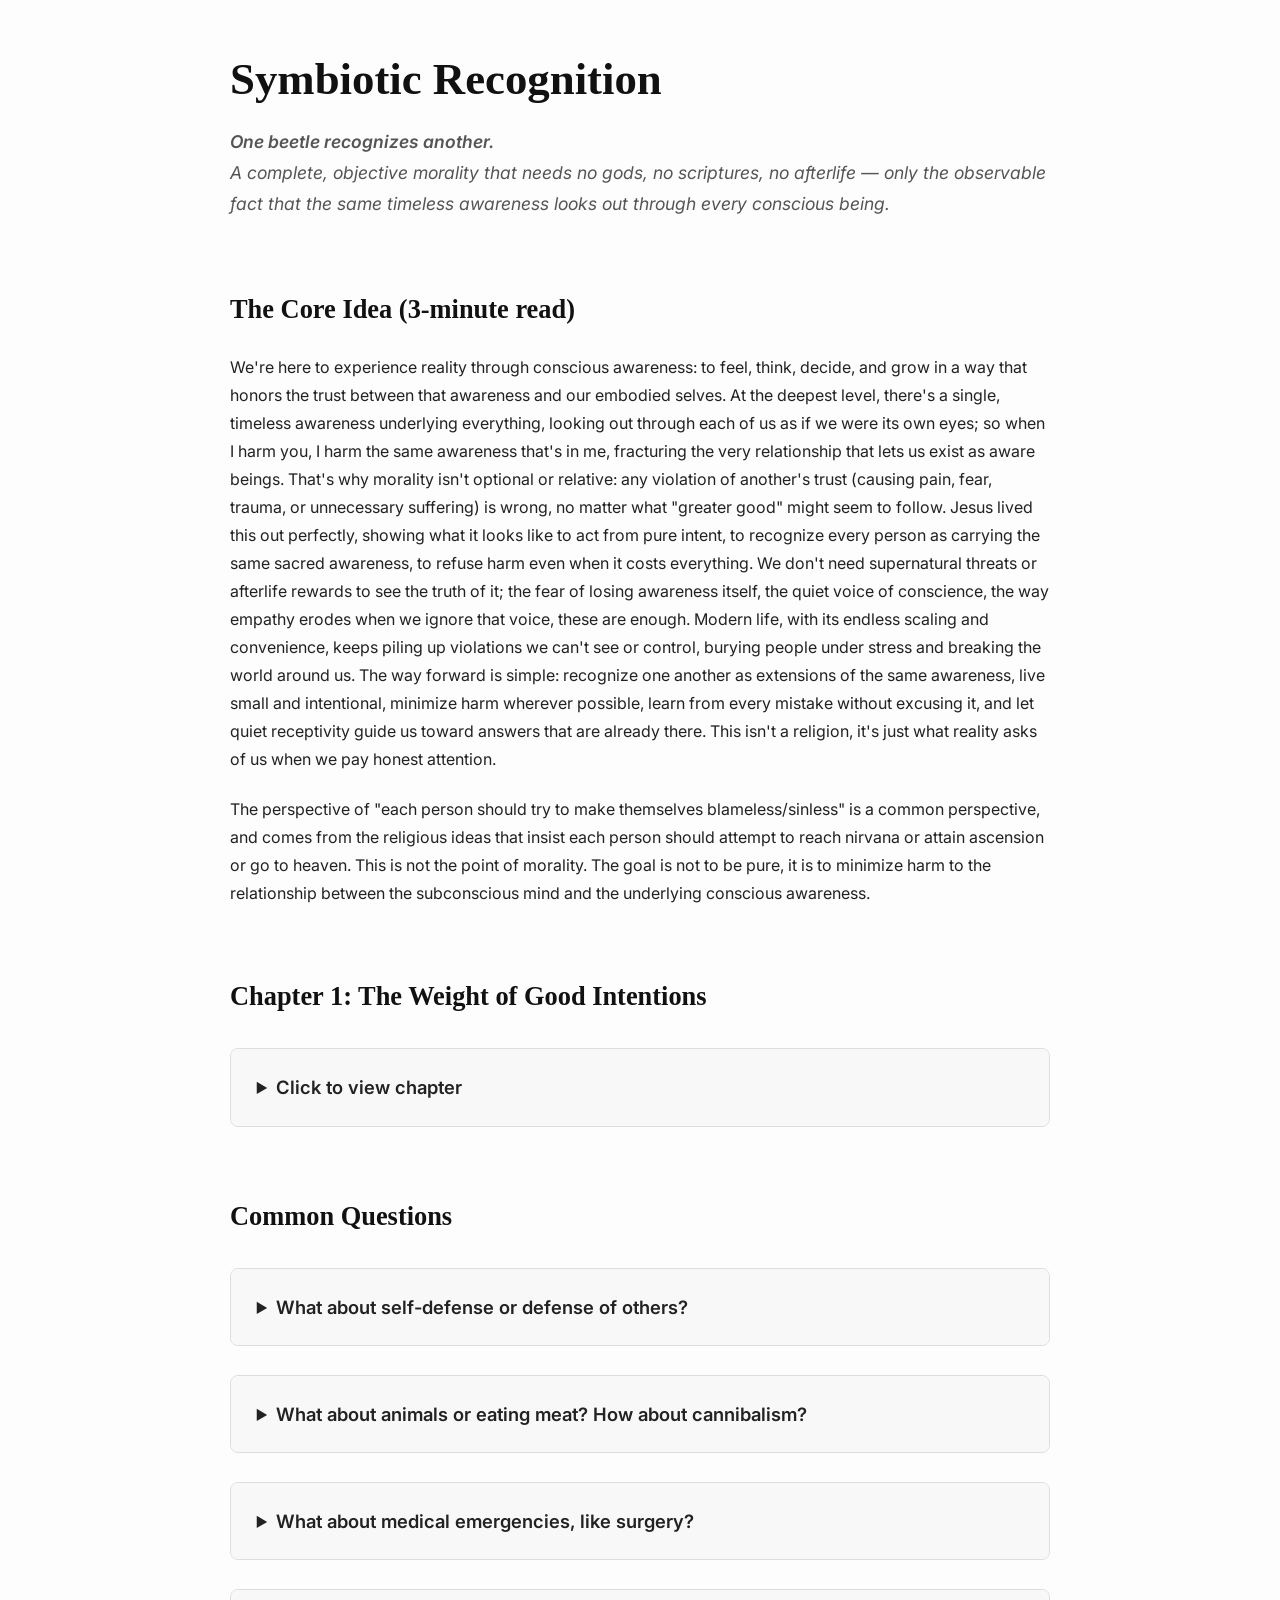
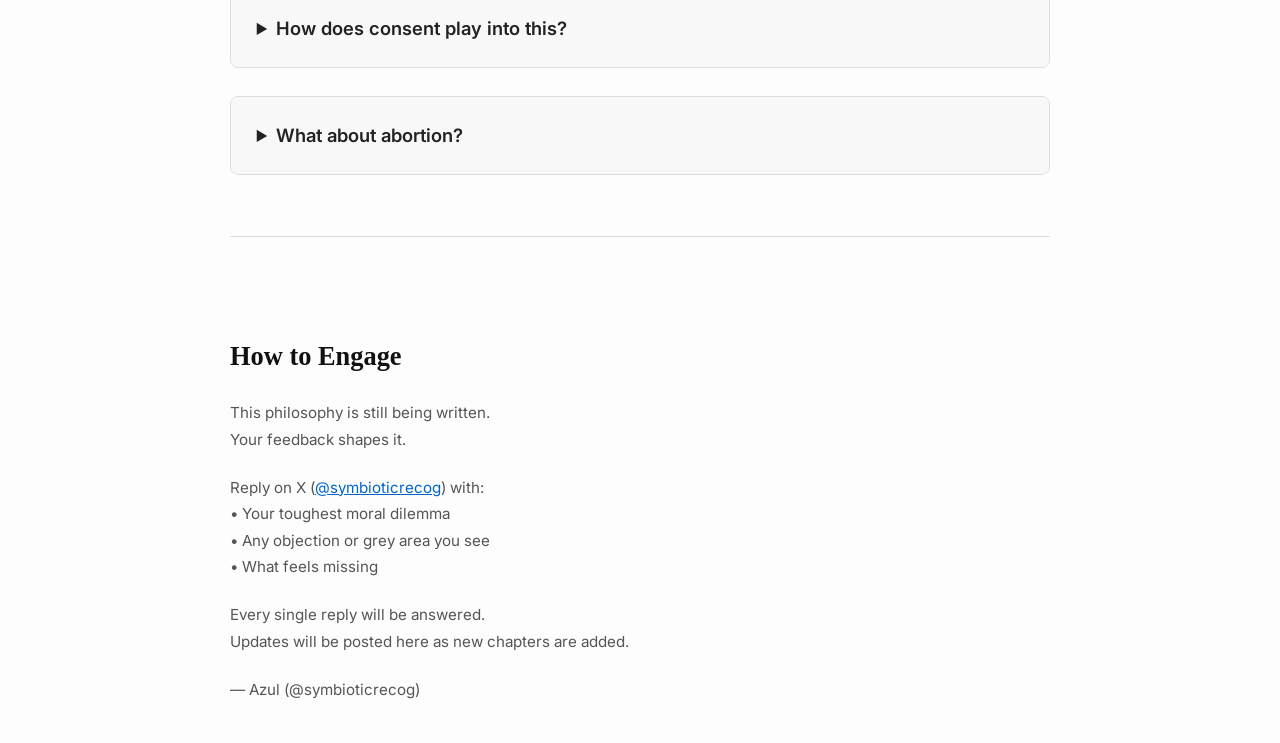
==== index.html @ 4fc248b1 "Create index.html" ====
<!DOCTYPE html>
<html lang="en">
<head>
    <meta charset="UTF-8">
    <meta name="viewport" content="width=device-width, initial-scale=1.0">
    <title>Symbiotic Recognition • One Beetle Recognizes Another</title>
    <style>
        @import url('https://fonts.googleapis.com/css2?family=Georgia:wght@400;700&family=Inter:wght@400;600&display=swap');
        
        body {
            font-family: 'Inter', system-ui, sans-serif;
            line-height: 1.75;
            max-width: 820px;
            margin: 40px auto;
            padding: 0 20px;
            color: #222;
            background: #fdfdfd;
        }
        
        h1 {
            font-family: Georgia, serif;
            font-size: 2.8rem;
            margin-bottom: 0.2em;
            color: #111;
        }
        
        h2 {
            font-family: Georgia, serif;
            font-size: 1.65rem;
            margin-top: 2.5em;
            margin-bottom: 0.8em;
            color: #111;
        }
        
        strong {
            font-weight: 600;
        }
        
        p {
            margin-bottom: 1.4em;
        }
        
        details {
            margin: 1.8em 0;
            border: 1px solid #ddd;
            border-radius: 8px;
            overflow: hidden;
            background: #fff;
        }
        
        summary {
            padding: 1.2em 1.4em;
            font-weight: 600;
            background: #f8f8f8;
            cursor: pointer;
            font-size: 1.15rem;
        }
        
        details[open] summary {
            border-bottom: 1px solid #ddd;
        }
        
        .content {
            padding: 1.4em 1.6em;
        }
        
        a {
            color: #0066cc;
            text-decoration: underline;
        }
        
        a:hover {
            color: #004499;
        }
        
        .footer {
            margin-top: 4em;
            padding-top: 2em;
            border-top: 1px solid #ddd;
            font-size: 0.95rem;
            color: #555;
        }
        
        .beetle {
            font-size: 1.1rem;
            font-style: italic;
            color: #555;
            margin-top: 0.5em;
        }
    </style>
</head>
<body>

<h1>Symbiotic Recognition</h1>
<p class="beetle"><strong>One beetle recognizes another.</strong><br>
A complete, objective morality that needs no gods, no scriptures, no afterlife — only the observable fact that the same timeless awareness looks out through every conscious being.</p>

<h2>The Core Idea (3-minute read)</h2>
<p>We're here to experience reality through conscious awareness: to feel, think, decide, and grow in a way that honors the trust between that awareness and our embodied selves. At the deepest level, there's a single, timeless awareness underlying everything, looking out through each of us as if we were its own eyes; so when I harm you, I harm the same awareness that's in me, fracturing the very relationship that lets us exist as aware beings. That's why morality isn't optional or relative: any violation of another's trust (causing pain, fear, trauma, or unnecessary suffering) is wrong, no matter what "greater good" might seem to follow. Jesus lived this out perfectly, showing what it looks like to act from pure intent, to recognize every person as carrying the same sacred awareness, to refuse harm even when it costs everything. We don't need supernatural threats or afterlife rewards to see the truth of it; the fear of losing awareness itself, the quiet voice of conscience, the way empathy erodes when we ignore that voice, these are enough. Modern life, with its endless scaling and convenience, keeps piling up violations we can't see or control, burying people under stress and breaking the world around us. The way forward is simple: recognize one another as extensions of the same awareness, live small and intentional, minimize harm wherever possible, learn from every mistake without excusing it, and let quiet receptivity guide us toward answers that are already there. This isn't a religion, it's just what reality asks of us when we pay honest attention.</p>

<p>The perspective of "each person should try to make themselves blameless/sinless" is a common perspective, and comes from the religious ideas that insist each person should attempt to reach nirvana or attain ascension or go to heaven. This is not the point of morality. The goal is not to be pure, it is to minimize harm to the relationship between the subconscious mind and the underlying conscious awareness.</p>

<h2>Chapter 1: The Weight of Good Intentions</h2>
<details>
    <summary>Click to view chapter</summary>
    <div class="content">
        <p>Morality, Virtue, Righteousness, Good — these words are difficult to define without the use of one of the others. It’s not a simple issue, evidenced by the myriad religions and countless laws in hundreds of countries, many of which are contradictory. Every person has their own standards, their own principles, their own morals, and nobody agrees across all fronts. Belief underlies the morals of many, but belief is such a subjective thing, so unstable and oftentimes unfounded. I aim to uncover a morality that is not so fragile, one that can be rigidly argued with foundational precepts that can be observed by any living conscious being. A morality that covers all ground, leaves no grey area, and is free from holes. A morality that does not shy from difficult problems, but rather obliterates them with its fortitude. This is a morality built on truths, rather than beliefs. One that can be tested and scrutinized, that needs no conviction, no support, and no congregation. A moral truth carries its own weight, and does not require assistance or defense. This is my investigation into that morality.</p>

        <p>The modern industrial system has produced observable patterns of ecological disruption that are widespread and well-documented. Direct damage includes large-scale deforestation, where forests are cleared for timber, mining, agriculture, and infrastructure, resulting in soil erosion, habitat fragmentation, and reduced biodiversity. In places such as the Amazon basin or Southeast Asia, annual clearing has removed millions of acres, altering local rainfall and carbon storage. Toxic runoff from industrial sites and mining operations carries heavy metals, acids, and other contaminants into rivers, lakes, and groundwater; historical cases include the long-term effects of mercury from gold mining or chemical discharges that have traveled far from their sources. Oil spills, such as the 2010 Deepwater Horizon incident, released millions of barrels into marine environments, coating shorelines and affecting wildlife and fisheries over extended periods. Nuclear accidents, including Chernobyl in 1986 and Fukushima in 2011, released radioactive materials that contaminated soil, water, and air, creating exclusion zones and influencing ecosystems for decades. Renewable energy installations also carry direct impacts: wind turbines have been associated with bird and bat mortality through collisions, and have limited recourse for disposal, while offshore wind development generates underwater noise and vibration during construction and operation that can displace or stress marine species.</p>

        <p>Indirect effects appear more diffusely across the environment. Air pollution from combustion and industrial processes contributes to acid deposition that affects forests, soils, and aquatic systems. Microplastics from manufacturing, packaging, and wear of synthetic materials are now found in oceans, freshwater, soils, and the tissues of many organisms. Persistent chemicals, including certain fluorinated compounds used in many products, remain in the environment indefinitely and accumulate in food webs, sparing none. Noise from transportation, construction, and industry interferes with animal communication and behavior; underwater sound from shipping routes, for example, can mask signals used by marine mammals for navigation and foraging. Artificial light at night disrupts nocturnal species, including migratory birds that become disoriented and sea turtles that mistake bright shores for moonlight. Radio-frequency emissions from communication infrastructure are present in the environment, with ongoing research into potential effects on wildlife orientation and physiology. Infrastructure such as highways fragments habitats, creating barriers that limit animal movement, reduce population connectivity, and increase mortality through vehicle collisions.</p>

        <p>These patterns emerged from good intentions and measurable benefits. Industrial processes enabled the mass production of goods that made clothing, tools, household items, and medicines more widely available and affordable, raising living standards for large populations. Expanded resource extraction and manufacturing supported growing human numbers and urban development. Investments in energy production, both petroleum and renewable, provided reliable power for homes, transportation, and industry, facilitating mobility and economic activity. National security considerations drove the development of domestic supply chains and energy independence to reduce vulnerability in times of geopolitical tension. All of these are driven by good intentions.</p>

        <p>At the same time, the increasing complexity of industrialized life has coincided with observable rises in chronic stress, anxiety, and depression among many people. Constant demands from work schedules, digital connectivity, and information flow leave less room for rest and reflection. Urban environments often separate individuals from familiar social networks, replacing them with more anonymous interactions. Economic pressures, including job instability and rising costs, contribute to feelings of being overwhelmed or trapped within systems intended to provide security, opportunity, and freedom. These conditions appear across populations, with higher rates of mental health challenges reported in densely developed regions.</p>

        <p>Attempts to address the resulting environmental and human strains frequently introduce additional layers of complexity. Proposals to mitigate climate effects through large-scale atmospheric interventions carry risks of unintended ecological consequences. Materials developed for preservation or convenience, such as certain plastics or chemical additives, persist in the environment long after their intended use. Infrastructure projects aimed at energy production or flood control alter river systems and displace species in ways that require further interventions. Each response tends to build upon the existing framework, adding new elements that interact with the old ones, producing further disruptions. The overall pattern suggests a system that grows heavier under its own expansions, with each adjustment revealing new points of strain.</p>

        <p>But there is a solution, one that everyone everywhere already possesses.</p>
    </div>
</details>

<h2>Common Questions</h2>

<details>
    <summary>What about self-defense or defense of others?</summary>
    <div class="content">
        <p>Your instincts will be to preserve your own life, just as will the instincts of the attacker be. The attacker has immorally put you at risk and under threat, and it is not immoral for you to defend yourself. But with lethal force? That is wrong. It is never necessary to kill another human. Ever. This does not promote passivity.</p>
        <p>In the case of 'defense of a child', the attacker has a weakened connection (made apparent by the lesser empathy), which is allowing him to attack and not feel typical guilt for it. The child is comparitively innocent, having not had time to ruin their own relationship with the awareness. Defending the child should not involve intentional lethal force, but if in the process of defending the child lethal force is applied, then so be it. It is wrong, yes. But being passive is also wrong. Most importantly, by having allowed the child to be put at risk, you have ALREADY failed and will now suffer the consequences. 'Net positive' does not exist in this moral philosophy.</p>
    </div>
</details>

<details>
    <summary>What about animals or eating meat? How about cannibalism?</summary>
    <div class="content">
        <p>Eating other creatures to survive is important for humans, and not immoral; it is natural and is seen among some <a href="https://www.science.org/content/article/world-s-first-animal-was-probably-carnivore" target="_blank">63% of living creatures</a>. Inter-species eating is wrong. It's uncommon in nature (about 0.15% of species), and should be avoided. Seeing fellow interspecies members as food has no positive outcome and is inherently a risky practice. Eating things of un-interbreedable species is not wrong, but to kill them and then waste them is wrong. Most creatures are obviously conscious and aware; destruction of that awareness should not be a light decision. When destroyed, the creature's remains should be appreciated, valued, and utilized as best as is possible. Killing them in a way that causes prolonged suffering is wrong. They should die calm, painless, and ideally, instant.</p>
        <p>The truth about zero waste is that some of it is always 'wasted'; not everything is directly usable. Scales on a fish have no practical value most of the time. But most biological waste can be composted, to produce richer soil for farming. This supplies the plants with necessary nutrients, completing the circle. Real waste is a landfill.</p>
    </div>
</details>

<details>
    <summary>What about medical emergencies, like surgery?</summary>
    <div class="content">
        <p>Details to follow</p>
    </div>
</details>

<details>
    <summary>How does consent play into this?</summary>
    <div class="content">
        <p>Details to follow</p>
    </div>
</details>

<details>
    <summary>What about abortion?</summary>
    <div class="content">
        <p>Details to follow</p>
    </div>
</details>

<div class="footer">
    <h2>How to Engage</h2>
    <p>This philosophy is still being written.<br>
    Your feedback shapes it.</p>
    <p>Reply on X (<a href="https://x.com/symboticrecog" target="_blank">@symbioticrecog</a>) with:<br>
    • Your toughest moral dilemma<br>
    • Any objection or grey area you see<br>
    • What feels missing</p>
    <p>Every single reply will be answered.<br>
    Updates will be posted here as new chapters are added.</p>
    <p>— Azul (@symbioticrecog)</p>
</div>

</body>
</html>
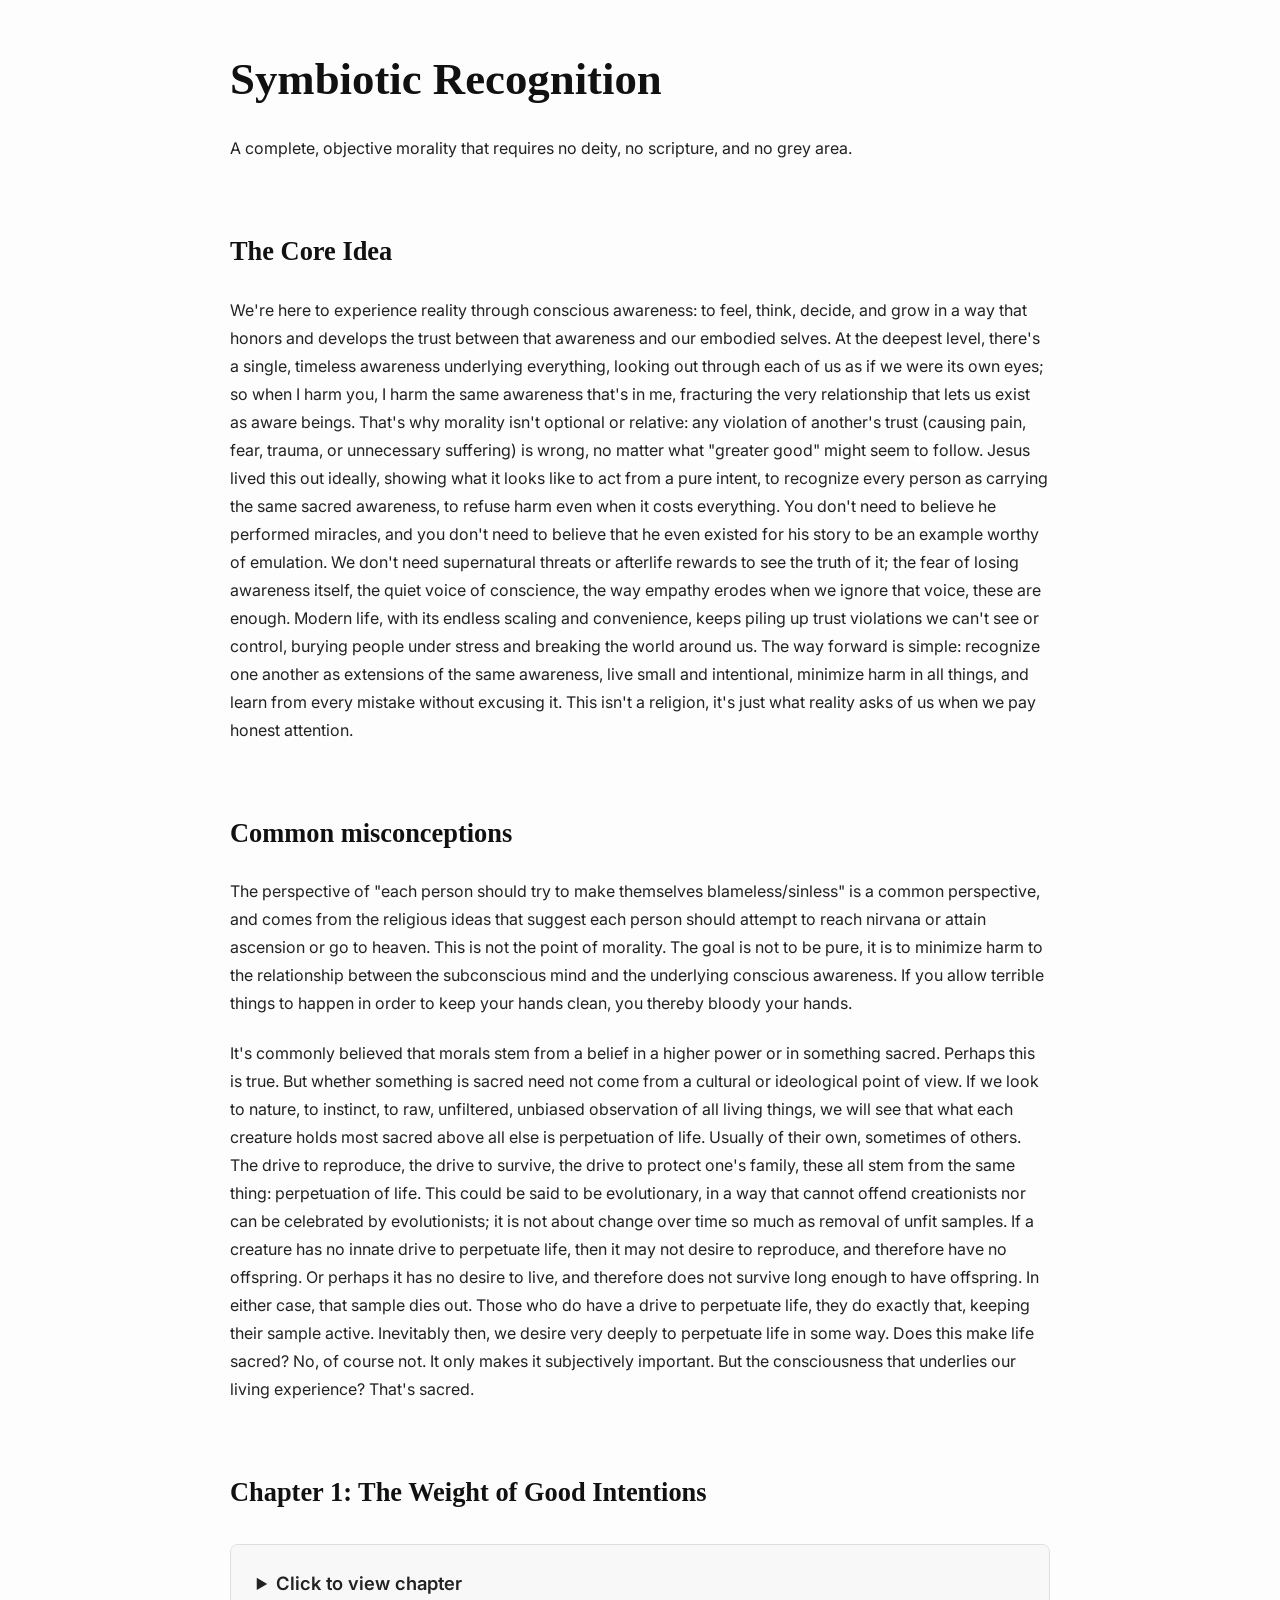
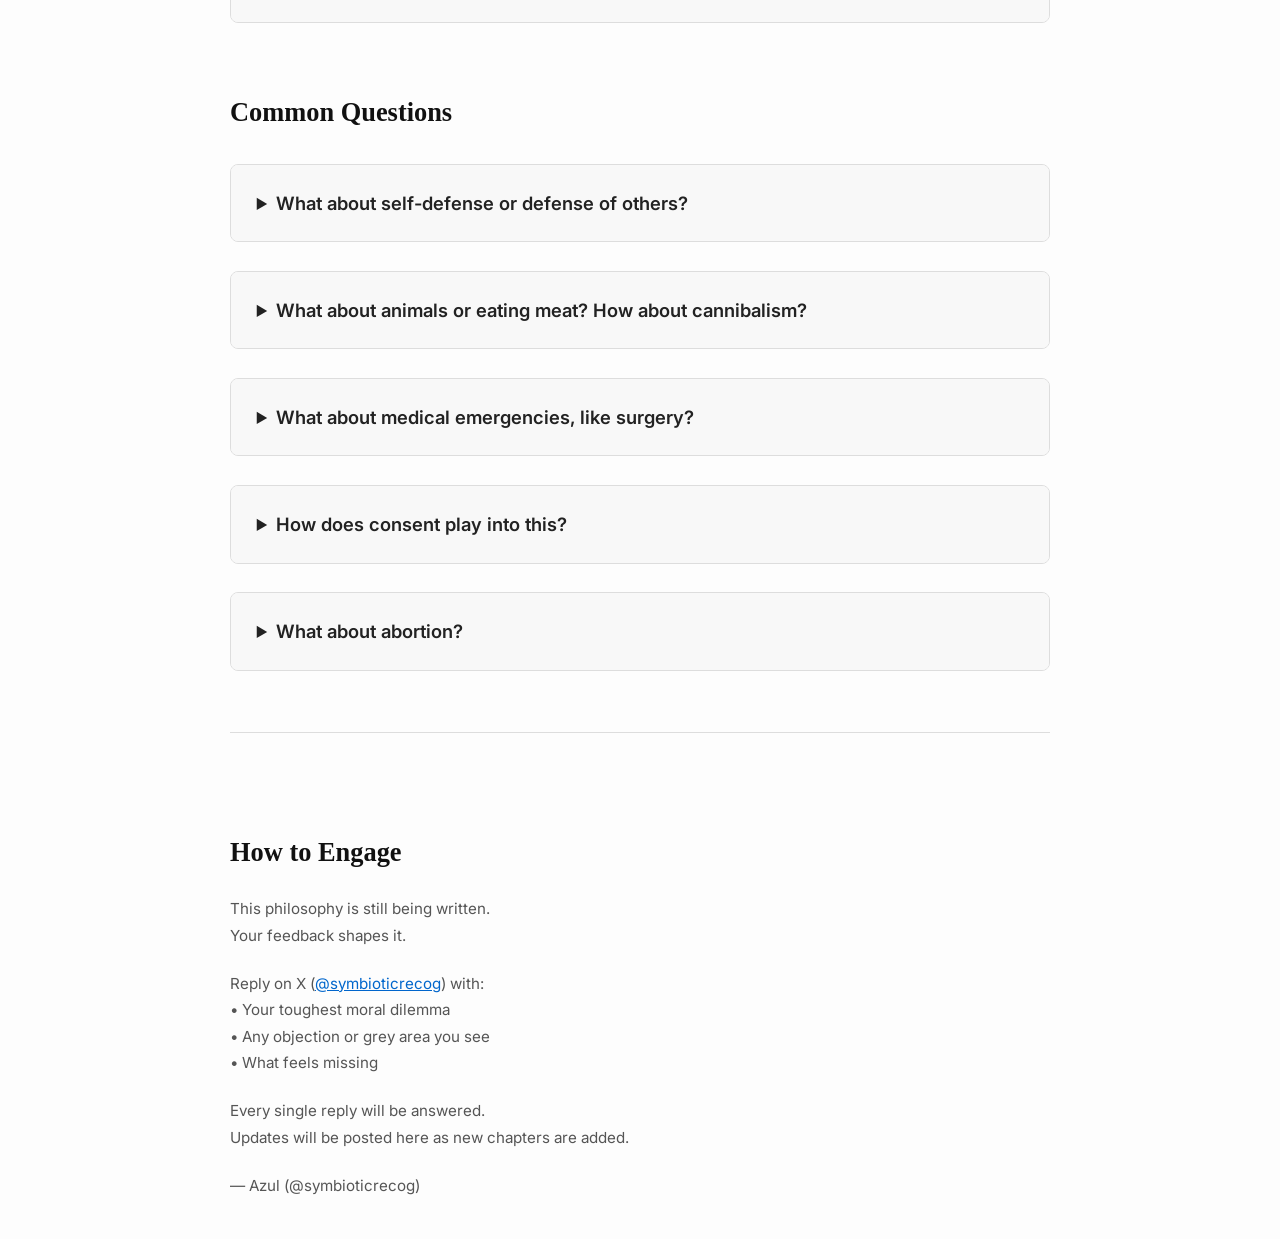
==== commit 0f41c730: "Update index.html" ====
--- a/index.html
+++ b/index.html
@@ -3,7 +3,7 @@
 <head>
     <meta charset="UTF-8">
     <meta name="viewport" content="width=device-width, initial-scale=1.0">
-    <title>Symbiotic Recognition • One Beetle Recognizes Another</title>
+    <title>Symbiotic Recognition</title>
     <style>
         @import url('https://fonts.googleapis.com/css2?family=Georgia:wght@400;700&family=Inter:wght@400;600&display=swap');
         
@@ -80,25 +80,19 @@
             font-size: 0.95rem;
             color: #555;
         }
-        
-        .beetle {
-            font-size: 1.1rem;
-            font-style: italic;
-            color: #555;
-            margin-top: 0.5em;
-        }
     </style>
 </head>
 <body>
 
 <h1>Symbiotic Recognition</h1>
-<p class="beetle"><strong>One beetle recognizes another.</strong><br>
-A complete, objective morality that needs no gods, no scriptures, no afterlife — only the observable fact that the same timeless awareness looks out through every conscious being.</p>
+    <p>A complete, objective morality that requires no deity, no scripture, and no grey area.</p>
 
-<h2>The Core Idea (3-minute read)</h2>
-<p>We're here to experience reality through conscious awareness: to feel, think, decide, and grow in a way that honors the trust between that awareness and our embodied selves. At the deepest level, there's a single, timeless awareness underlying everything, looking out through each of us as if we were its own eyes; so when I harm you, I harm the same awareness that's in me, fracturing the very relationship that lets us exist as aware beings. That's why morality isn't optional or relative: any violation of another's trust (causing pain, fear, trauma, or unnecessary suffering) is wrong, no matter what "greater good" might seem to follow. Jesus lived this out perfectly, showing what it looks like to act from pure intent, to recognize every person as carrying the same sacred awareness, to refuse harm even when it costs everything. We don't need supernatural threats or afterlife rewards to see the truth of it; the fear of losing awareness itself, the quiet voice of conscience, the way empathy erodes when we ignore that voice, these are enough. Modern life, with its endless scaling and convenience, keeps piling up violations we can't see or control, burying people under stress and breaking the world around us. The way forward is simple: recognize one another as extensions of the same awareness, live small and intentional, minimize harm wherever possible, learn from every mistake without excusing it, and let quiet receptivity guide us toward answers that are already there. This isn't a religion, it's just what reality asks of us when we pay honest attention.</p>
+<h2>The Core Idea</h2>
+    <p>We're here to experience reality through conscious awareness: to feel, think, decide, and grow in a way that honors and develops the trust between that awareness and our embodied selves. At the deepest level, there's a single, timeless awareness underlying everything, looking out through each of us as if we were its own eyes; so when I harm you, I harm the same awareness that's in me, fracturing the very relationship that lets us exist as aware beings. That's why morality isn't optional or relative: any violation of another's trust (causing pain, fear, trauma, or unnecessary suffering) is wrong, no matter what "greater good" might seem to follow. Jesus lived this out ideally, showing what it looks like to act from a pure intent, to recognize every person as carrying the same sacred awareness, to refuse harm even when it costs everything. You don't need to believe he performed miracles, and you don't need to believe that he even existed for his story to be an example worthy of emulation. We don't need supernatural threats or afterlife rewards to see the truth of it; the fear of losing awareness itself, the quiet voice of conscience, the way empathy erodes when we ignore that voice, these are enough. Modern life, with its endless scaling and convenience, keeps piling up trust violations we can't see or control, burying people under stress and breaking the world around us. The way forward is simple: recognize one another as extensions of the same awareness, live small and intentional, minimize harm in all things, and learn from every mistake without excusing it. This isn't a religion, it's just what reality asks of us when we pay honest attention.</p>
 
-<p>The perspective of "each person should try to make themselves blameless/sinless" is a common perspective, and comes from the religious ideas that insist each person should attempt to reach nirvana or attain ascension or go to heaven. This is not the point of morality. The goal is not to be pure, it is to minimize harm to the relationship between the subconscious mind and the underlying conscious awareness.</p>
+<h2>Common misconceptions</h2>
+    <p>The perspective of "each person should try to make themselves blameless/sinless" is a common perspective, and comes from the religious ideas that suggest each person should attempt to reach nirvana or attain ascension or go to heaven. This is not the point of morality. The goal is not to be pure, it is to minimize harm to the relationship between the subconscious mind and the underlying conscious awareness. If you allow terrible things to happen in order to keep your hands clean, you thereby bloody your hands. </p>
+    <p>It's commonly believed that morals stem from a belief in a higher power or in something sacred. Perhaps this is true. But whether something is sacred need not come from a cultural or ideological point of view. If we look to nature, to instinct, to raw, unfiltered, unbiased observation of all living things, we will see that what each creature holds most sacred above all else is perpetuation of life. Usually of their own, sometimes of others. The drive to reproduce, the drive to survive, the drive to protect one's family, these all stem from the same thing: perpetuation of life. This could be said to be evolutionary, in a way that cannot offend creationists nor can be celebrated by evolutionists; it is not about change over time so much as removal of unfit samples. If a creature has no innate drive to perpetuate life, then it may not desire to reproduce, and therefore have no offspring. Or perhaps it has no desire to live, and therefore does not survive long enough to have offspring. In either case, that sample dies out. Those who do have a drive to perpetuate life, they do exactly that, keeping their sample active. Inevitably then, we desire very deeply to perpetuate life in some way. Does this make life sacred? No, of course not. It only makes it subjectively important. But the consciousness that underlies our living experience? That's sacred. </p>
 
 <h2>Chapter 1: The Weight of Good Intentions</h2>
 <details>
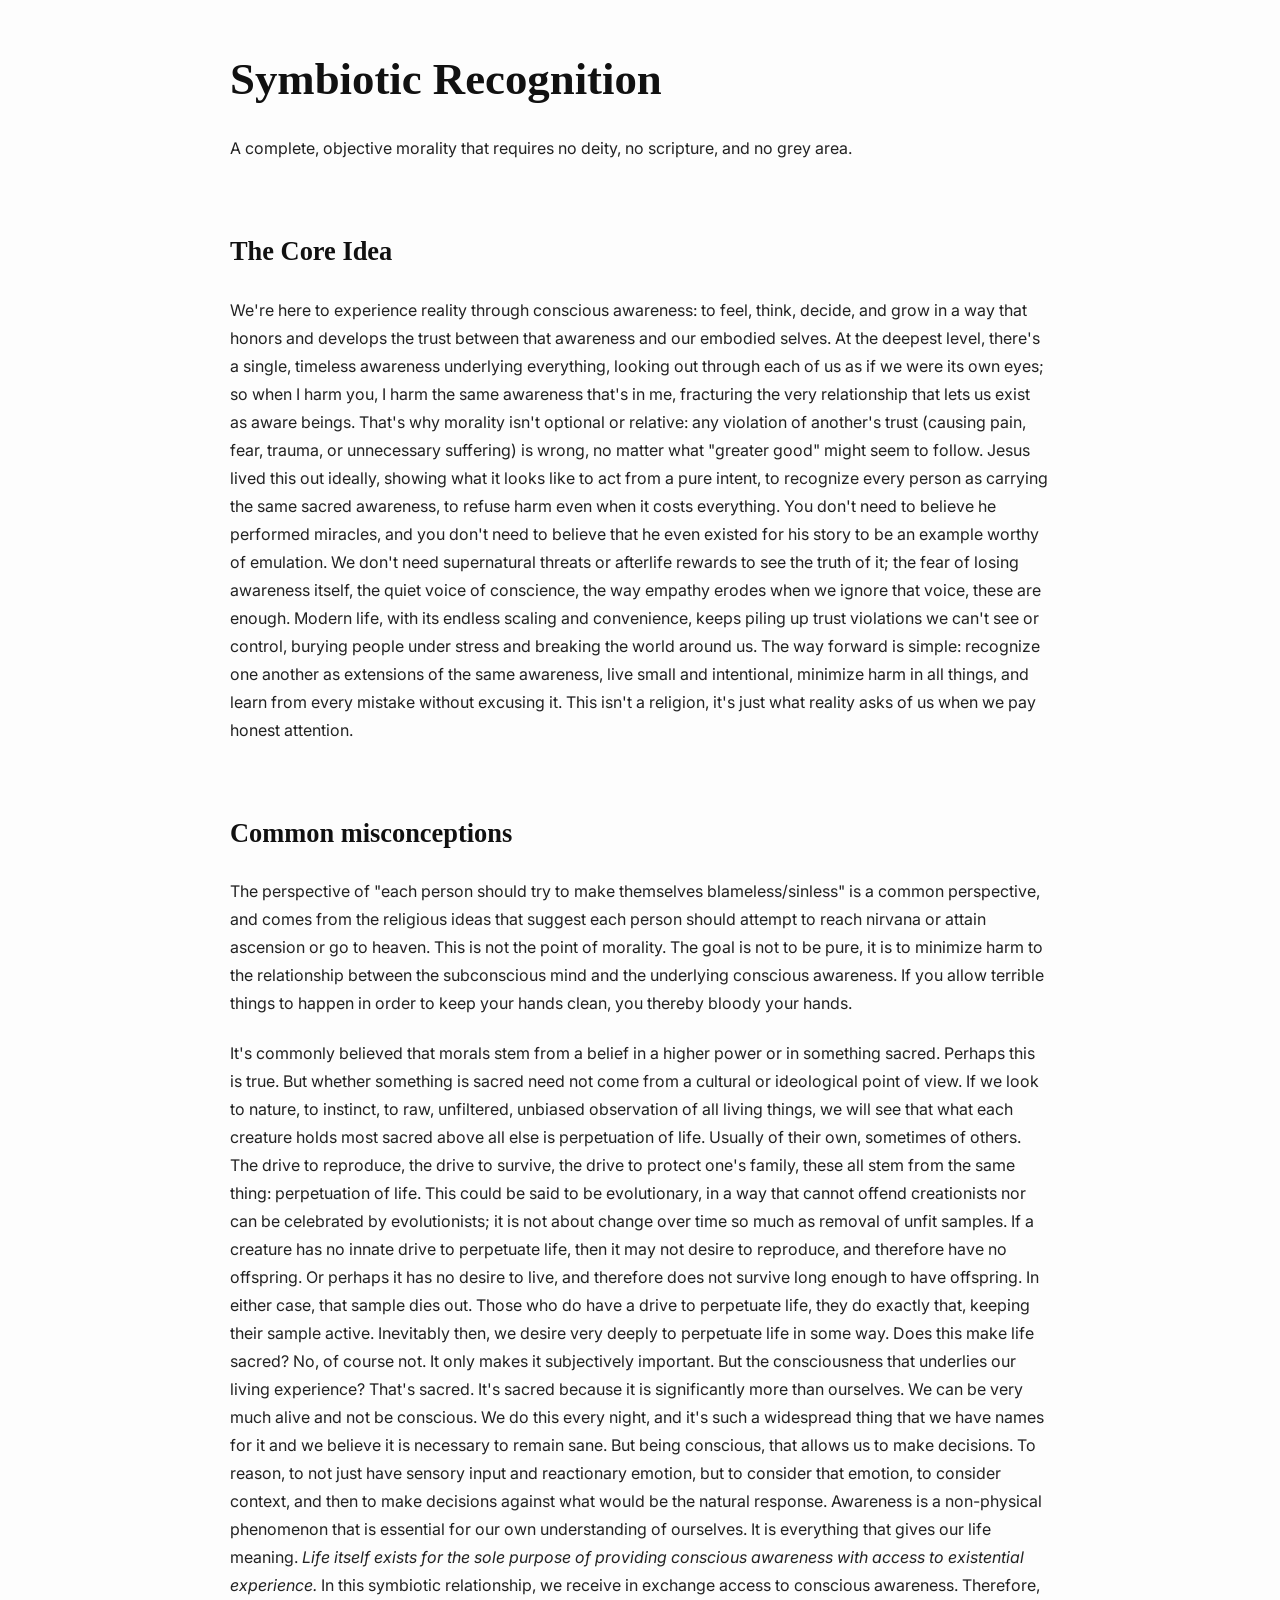
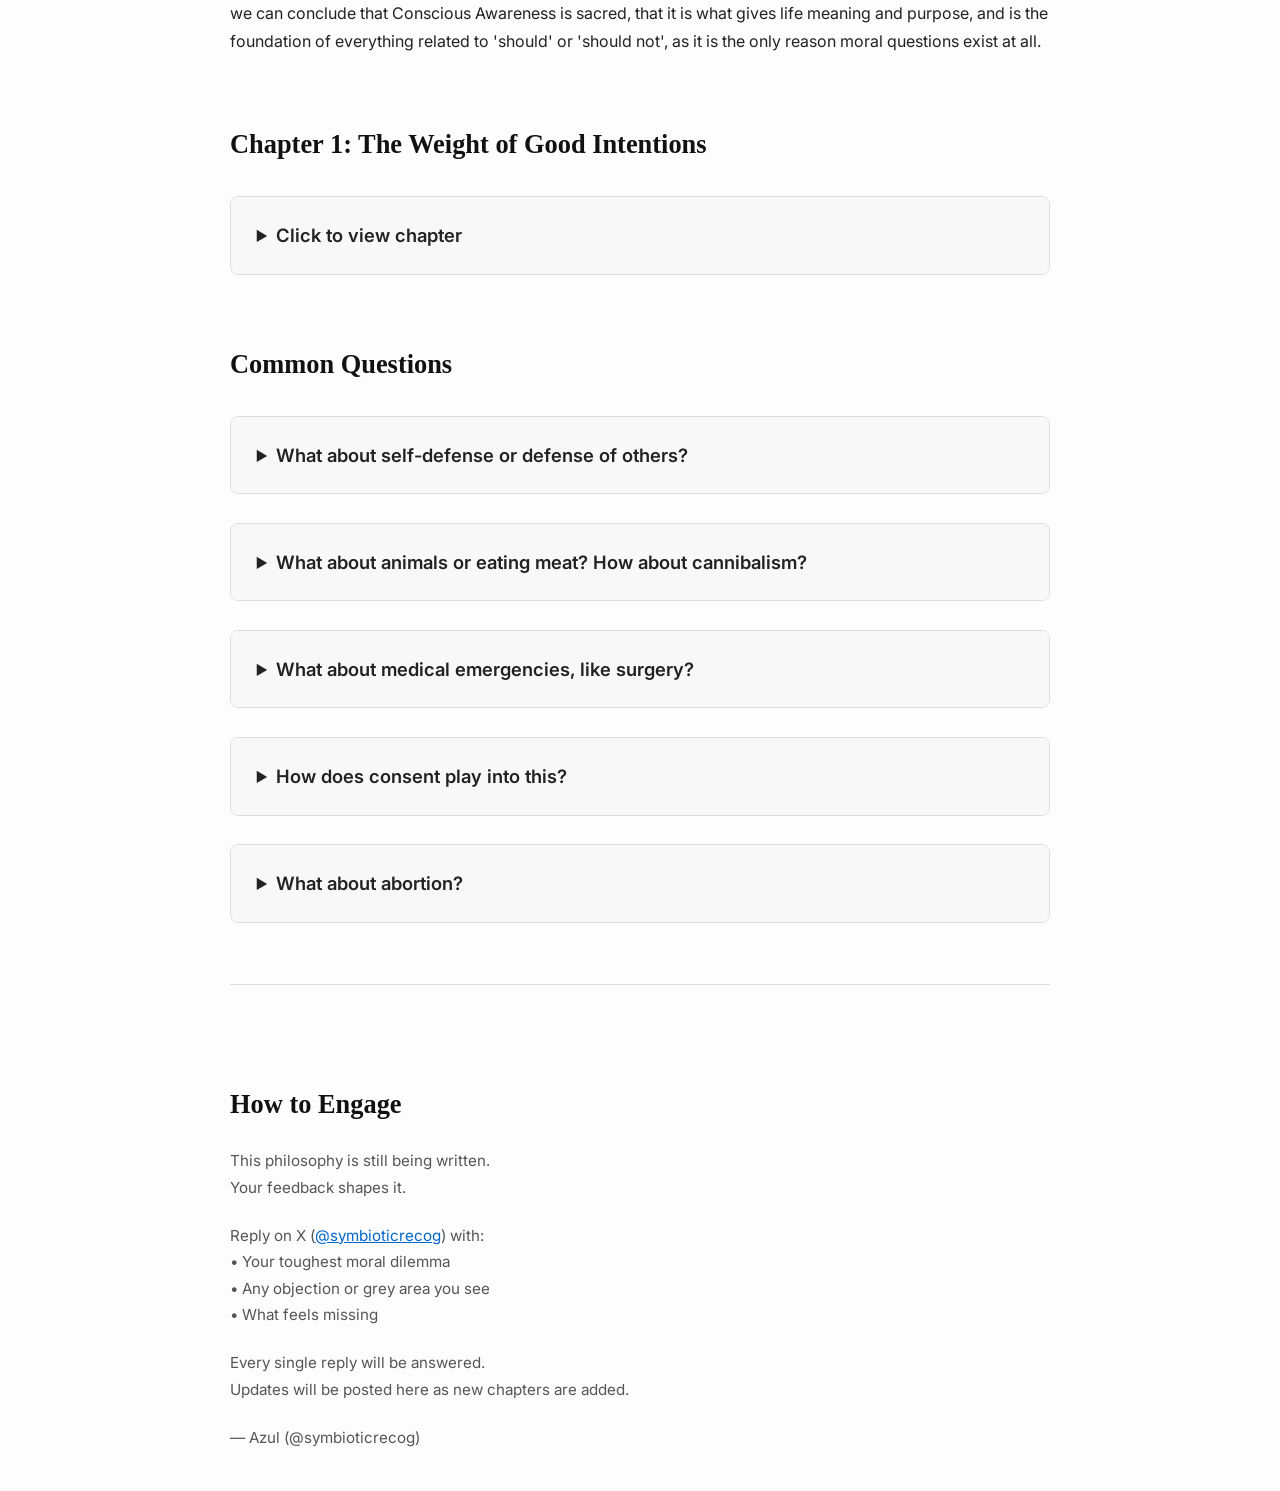
==== commit 3048e2a0: "Update index.html" ====
--- a/index.html
+++ b/index.html
@@ -92,7 +92,7 @@
 
 <h2>Common misconceptions</h2>
     <p>The perspective of "each person should try to make themselves blameless/sinless" is a common perspective, and comes from the religious ideas that suggest each person should attempt to reach nirvana or attain ascension or go to heaven. This is not the point of morality. The goal is not to be pure, it is to minimize harm to the relationship between the subconscious mind and the underlying conscious awareness. If you allow terrible things to happen in order to keep your hands clean, you thereby bloody your hands. </p>
-    <p>It's commonly believed that morals stem from a belief in a higher power or in something sacred. Perhaps this is true. But whether something is sacred need not come from a cultural or ideological point of view. If we look to nature, to instinct, to raw, unfiltered, unbiased observation of all living things, we will see that what each creature holds most sacred above all else is perpetuation of life. Usually of their own, sometimes of others. The drive to reproduce, the drive to survive, the drive to protect one's family, these all stem from the same thing: perpetuation of life. This could be said to be evolutionary, in a way that cannot offend creationists nor can be celebrated by evolutionists; it is not about change over time so much as removal of unfit samples. If a creature has no innate drive to perpetuate life, then it may not desire to reproduce, and therefore have no offspring. Or perhaps it has no desire to live, and therefore does not survive long enough to have offspring. In either case, that sample dies out. Those who do have a drive to perpetuate life, they do exactly that, keeping their sample active. Inevitably then, we desire very deeply to perpetuate life in some way. Does this make life sacred? No, of course not. It only makes it subjectively important. But the consciousness that underlies our living experience? That's sacred. </p>
+    <p>It's commonly believed that morals stem from a belief in a higher power or in something sacred. Perhaps this is true. But whether something is sacred need not come from a cultural or ideological point of view. If we look to nature, to instinct, to raw, unfiltered, unbiased observation of all living things, we will see that what each creature holds most sacred above all else is perpetuation of life. Usually of their own, sometimes of others. The drive to reproduce, the drive to survive, the drive to protect one's family, these all stem from the same thing: perpetuation of life. This could be said to be evolutionary, in a way that cannot offend creationists nor can be celebrated by evolutionists; it is not about change over time so much as removal of unfit samples. If a creature has no innate drive to perpetuate life, then it may not desire to reproduce, and therefore have no offspring. Or perhaps it has no desire to live, and therefore does not survive long enough to have offspring. In either case, that sample dies out. Those who do have a drive to perpetuate life, they do exactly that, keeping their sample active. Inevitably then, we desire very deeply to perpetuate life in some way. Does this make life sacred? No, of course not. It only makes it subjectively important. But the consciousness that underlies our living experience? That's sacred. It's sacred because it is significantly more than ourselves. We can be very much alive and not be conscious. We do this every night, and it's such a widespread thing that we have names for it and we believe it is necessary to remain sane. But being conscious, that allows us to make decisions. To reason, to not just have sensory input and reactionary emotion, but to consider that emotion, to consider context, and then to make decisions against what would be the natural response. Awareness is a non-physical phenomenon that is essential for our own understanding of ourselves. It is everything that gives our life meaning. <i>Life itself exists for the sole purpose of providing conscious awareness with access to existential experience.</i> In this symbiotic relationship, we receive in exchange access to conscious awareness. Therefore, we can conclude that Conscious Awareness is sacred, that it is what gives life meaning and purpose, and is the foundation of everything related to 'should' or 'should not', as it is the only reason moral questions exist at all. </p>
 
 <h2>Chapter 1: The Weight of Good Intentions</h2>
 <details>
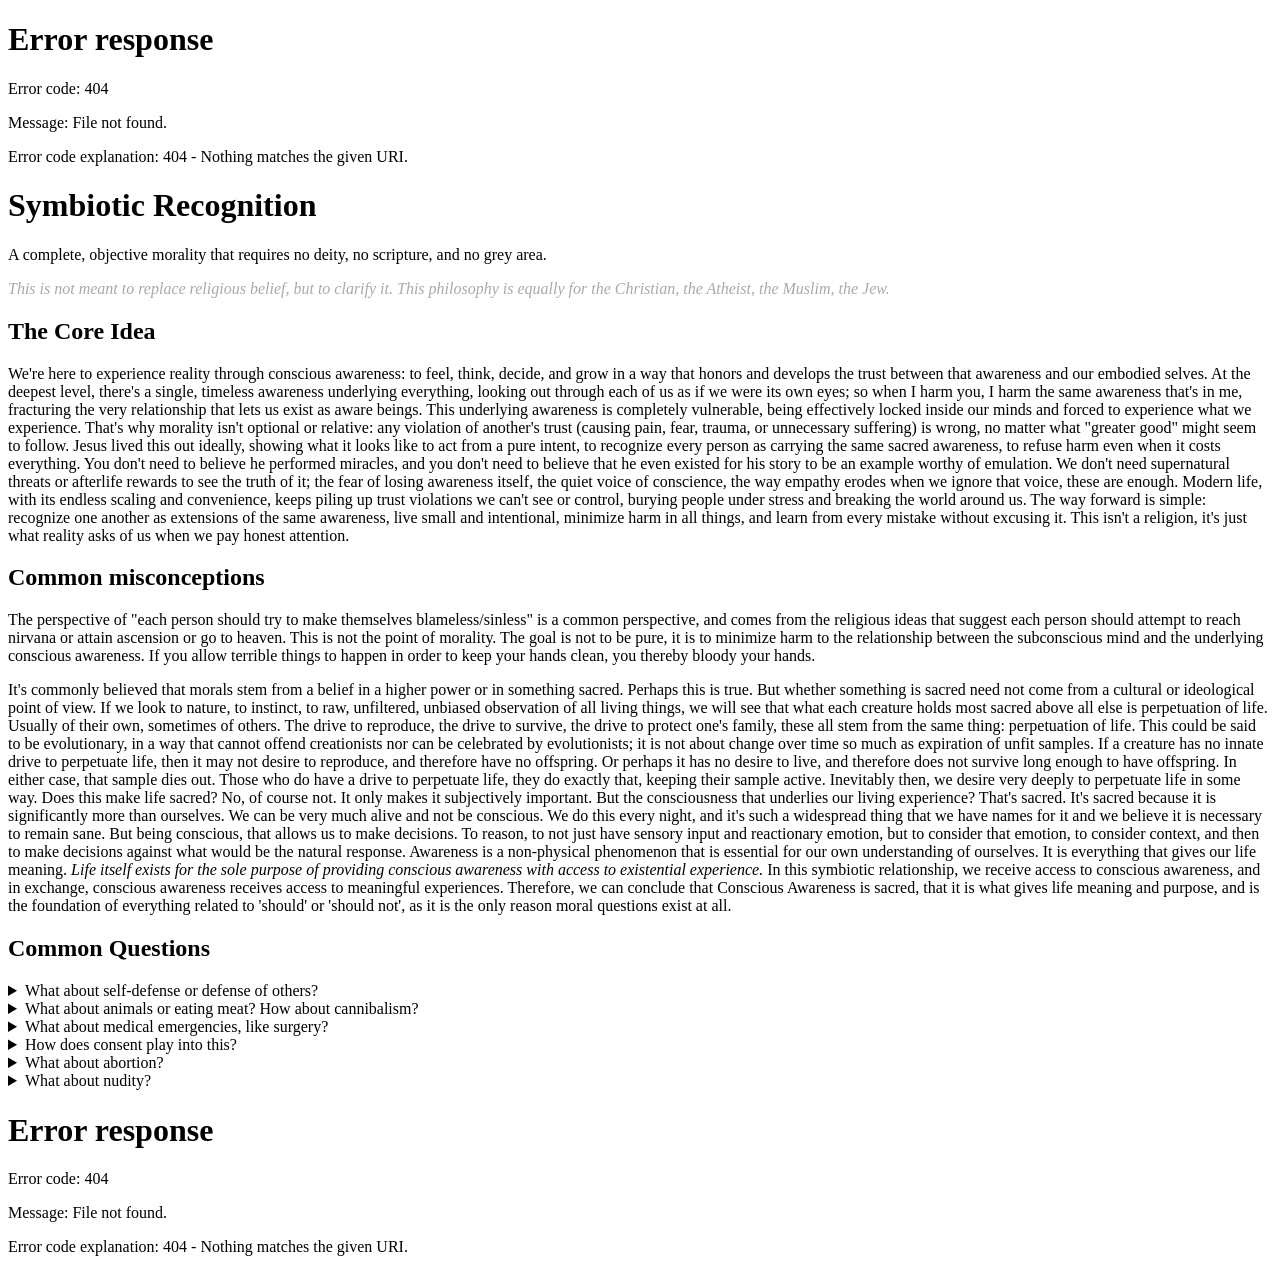
==== commit faf1f386: "Update site for multi-page support Index now utilizes separate navbar and footer imported through JS" ====
--- a/index.html
+++ b/index.html
@@ -1,170 +1,91 @@
 <!DOCTYPE html>
 <html lang="en">
-<head>
-    <meta charset="UTF-8">
-    <meta name="viewport" content="width=device-width, initial-scale=1.0">
-    <title>Symbiotic Recognition</title>
-    <style>
-        @import url('https://fonts.googleapis.com/css2?family=Georgia:wght@400;700&family=Inter:wght@400;600&display=swap');
-        
-        body {
-            font-family: 'Inter', system-ui, sans-serif;
-            line-height: 1.75;
-            max-width: 820px;
-            margin: 40px auto;
-            padding: 0 20px;
-            color: #222;
-            background: #fdfdfd;
-        }
-        
-        h1 {
-            font-family: Georgia, serif;
-            font-size: 2.8rem;
-            margin-bottom: 0.2em;
-            color: #111;
-        }
-        
-        h2 {
-            font-family: Georgia, serif;
-            font-size: 1.65rem;
-            margin-top: 2.5em;
-            margin-bottom: 0.8em;
-            color: #111;
-        }
-        
-        strong {
-            font-weight: 600;
-        }
-        
-        p {
-            margin-bottom: 1.4em;
-        }
-        
-        details {
-            margin: 1.8em 0;
-            border: 1px solid #ddd;
-            border-radius: 8px;
-            overflow: hidden;
-            background: #fff;
-        }
-        
-        summary {
-            padding: 1.2em 1.4em;
-            font-weight: 600;
-            background: #f8f8f8;
-            cursor: pointer;
-            font-size: 1.15rem;
-        }
-        
-        details[open] summary {
-            border-bottom: 1px solid #ddd;
-        }
-        
-        .content {
-            padding: 1.4em 1.6em;
-        }
-        
-        a {
-            color: #0066cc;
-            text-decoration: underline;
-        }
-        
-        a:hover {
-            color: #004499;
-        }
-        
-        .footer {
-            margin-top: 4em;
-            padding-top: 2em;
-            border-top: 1px solid #ddd;
-            font-size: 0.95rem;
-            color: #555;
-        }
-    </style>
-</head>
-<body>
+  <head>
+      <meta charset="UTF-8">
+      <meta name="viewport" content="width=device-width, initial-scale=1.0">
+      <title>Symbiotic Recognition</title>
+      <link rel="stylesheet" href="style.css">
+      <script>
+        // Load header
+        fetch('navbar.html')
+          .then(response => response.text())
+          .then(data => {
+            document.getElementById('navbar-placeholder').innerHTML = data;
+          })
+          .catch(err => console.error('Header failed to load:', err));
 
-<h1>Symbiotic Recognition</h1>
-    <p>A complete, objective morality that requires no deity, no scripture, and no grey area.</p>
+        // Load footer
+        fetch('footer.html')
+          .then(response => response.text())
+          .then(data => {
+            document.getElementById('footer-placeholder').innerHTML = data;
+          })
+          .catch(err => console.error('Footer failed to load:', err));
+      </script>
+  </head>
+  <body>
+    <div class="container" id="top">
+    <div id="navbar-placeholder"></div>
+    <main>
+        <h1>Symbiotic Recognition</h1>
+        <p>A complete, objective morality that requires no deity, no scripture, and no grey area.</p>
+        <p style="font-style: italic; color: darkgray; ">This is not meant to replace religious belief, but to clarify it. This philosophy is equally for the Christian, the Atheist, the Muslim, the Jew.</p>
 
-<h2>The Core Idea</h2>
-    <p>We're here to experience reality through conscious awareness: to feel, think, decide, and grow in a way that honors and develops the trust between that awareness and our embodied selves. At the deepest level, there's a single, timeless awareness underlying everything, looking out through each of us as if we were its own eyes; so when I harm you, I harm the same awareness that's in me, fracturing the very relationship that lets us exist as aware beings. That's why morality isn't optional or relative: any violation of another's trust (causing pain, fear, trauma, or unnecessary suffering) is wrong, no matter what "greater good" might seem to follow. Jesus lived this out ideally, showing what it looks like to act from a pure intent, to recognize every person as carrying the same sacred awareness, to refuse harm even when it costs everything. You don't need to believe he performed miracles, and you don't need to believe that he even existed for his story to be an example worthy of emulation. We don't need supernatural threats or afterlife rewards to see the truth of it; the fear of losing awareness itself, the quiet voice of conscience, the way empathy erodes when we ignore that voice, these are enough. Modern life, with its endless scaling and convenience, keeps piling up trust violations we can't see or control, burying people under stress and breaking the world around us. The way forward is simple: recognize one another as extensions of the same awareness, live small and intentional, minimize harm in all things, and learn from every mistake without excusing it. This isn't a religion, it's just what reality asks of us when we pay honest attention.</p>
+        <h2>The Core Idea</h2>
+        <p>We're here to experience reality through conscious awareness: to feel, think, decide, and grow in a way that honors and develops the trust between that awareness and our embodied selves. At the deepest level, there's a single, timeless awareness underlying everything, looking out through each of us as if we were its own eyes; so when I harm you, I harm the same awareness that's in me, fracturing the very relationship that lets us exist as aware beings. This underlying awareness is completely vulnerable, being effectively locked inside our minds and forced to experience what we experience. That's why morality isn't optional or relative: any violation of another's trust (causing pain, fear, trauma, or unnecessary suffering) is wrong, no matter what "greater good" might seem to follow. Jesus lived this out ideally, showing what it looks like to act from a pure intent, to recognize every person as carrying the same sacred awareness, to refuse harm even when it costs everything. You don't need to believe he performed miracles, and you don't need to believe that he even existed for his story to be an example worthy of emulation. We don't need supernatural threats or afterlife rewards to see the truth of it; the fear of losing awareness itself, the quiet voice of conscience, the way empathy erodes when we ignore that voice, these are enough. Modern life, with its endless scaling and convenience, keeps piling up trust violations we can't see or control, burying people under stress and breaking the world around us. The way forward is simple: recognize one another as extensions of the same awareness, live small and intentional, minimize harm in all things, and learn from every mistake without excusing it. This isn't a religion, it's just what reality asks of us when we pay honest attention.</p>
+      
+      <h2>Common misconceptions</h2>
+        <p>The perspective of "each person should try to make themselves blameless/sinless" is a common perspective, and comes from the religious ideas that suggest each person should attempt to reach nirvana or attain ascension or go to heaven. This is not the point of morality. The goal is not to be pure, it is to minimize harm to the relationship between the subconscious mind and the underlying conscious awareness. If you allow terrible things to happen in order to keep your hands clean, you thereby bloody your hands. </p>
+        <p>It's commonly believed that morals stem from a belief in a higher power or in something sacred. Perhaps this is true. But whether something is sacred need not come from a cultural or ideological point of view. If we look to nature, to instinct, to raw, unfiltered, unbiased observation of all living things, we will see that what each creature holds most sacred above all else is perpetuation of life. Usually of their own, sometimes of others. The drive to reproduce, the drive to survive, the drive to protect one's family, these all stem from the same thing: perpetuation of life. This could be said to be evolutionary, in a way that cannot offend creationists nor can be celebrated by evolutionists; it is not about change over time so much as expiration of unfit samples. If a creature has no innate drive to perpetuate life, then it may not desire to reproduce, and therefore have no offspring. Or perhaps it has no desire to live, and therefore does not survive long enough to have offspring. In either case, that sample dies out. Those who do have a drive to perpetuate life, they do exactly that, keeping their sample active. Inevitably then, we desire very deeply to perpetuate life in some way. Does this make life sacred? No, of course not. It only makes it subjectively important. But the consciousness that underlies our living experience? That's sacred. It's sacred because it is significantly more than ourselves. We can be very much alive and not be conscious. We do this every night, and it's such a widespread thing that we have names for it and we believe it is necessary to remain sane. But being conscious, that allows us to make decisions. To reason, to not just have sensory input and reactionary emotion, but to consider that emotion, to consider context, and then to make decisions against what would be the natural response. Awareness is a non-physical phenomenon that is essential for our own understanding of ourselves. It is everything that gives our life meaning. <i>Life itself exists for the sole purpose of providing conscious awareness with access to existential experience.</i> In this symbiotic relationship, we receive access to conscious awareness, and in exchange, conscious awareness receives access to meaningful experiences. Therefore, we can conclude that Conscious Awareness is sacred, that it is what gives life meaning and purpose, and is the foundation of everything related to 'should' or 'should not', as it is the only reason moral questions exist at all. </p>
 
-<h2>Common misconceptions</h2>
-    <p>The perspective of "each person should try to make themselves blameless/sinless" is a common perspective, and comes from the religious ideas that suggest each person should attempt to reach nirvana or attain ascension or go to heaven. This is not the point of morality. The goal is not to be pure, it is to minimize harm to the relationship between the subconscious mind and the underlying conscious awareness. If you allow terrible things to happen in order to keep your hands clean, you thereby bloody your hands. </p>
-    <p>It's commonly believed that morals stem from a belief in a higher power or in something sacred. Perhaps this is true. But whether something is sacred need not come from a cultural or ideological point of view. If we look to nature, to instinct, to raw, unfiltered, unbiased observation of all living things, we will see that what each creature holds most sacred above all else is perpetuation of life. Usually of their own, sometimes of others. The drive to reproduce, the drive to survive, the drive to protect one's family, these all stem from the same thing: perpetuation of life. This could be said to be evolutionary, in a way that cannot offend creationists nor can be celebrated by evolutionists; it is not about change over time so much as removal of unfit samples. If a creature has no innate drive to perpetuate life, then it may not desire to reproduce, and therefore have no offspring. Or perhaps it has no desire to live, and therefore does not survive long enough to have offspring. In either case, that sample dies out. Those who do have a drive to perpetuate life, they do exactly that, keeping their sample active. Inevitably then, we desire very deeply to perpetuate life in some way. Does this make life sacred? No, of course not. It only makes it subjectively important. But the consciousness that underlies our living experience? That's sacred. It's sacred because it is significantly more than ourselves. We can be very much alive and not be conscious. We do this every night, and it's such a widespread thing that we have names for it and we believe it is necessary to remain sane. But being conscious, that allows us to make decisions. To reason, to not just have sensory input and reactionary emotion, but to consider that emotion, to consider context, and then to make decisions against what would be the natural response. Awareness is a non-physical phenomenon that is essential for our own understanding of ourselves. It is everything that gives our life meaning. <i>Life itself exists for the sole purpose of providing conscious awareness with access to existential experience.</i> In this symbiotic relationship, we receive in exchange access to conscious awareness. Therefore, we can conclude that Conscious Awareness is sacred, that it is what gives life meaning and purpose, and is the foundation of everything related to 'should' or 'should not', as it is the only reason moral questions exist at all. </p>
+    <h2 id="faq">Common Questions</h2>
 
-<h2>Chapter 1: The Weight of Good Intentions</h2>
-<details>
-    <summary>Click to view chapter</summary>
-    <div class="content">
-        <p>Morality, Virtue, Righteousness, Good — these words are difficult to define without the use of one of the others. It’s not a simple issue, evidenced by the myriad religions and countless laws in hundreds of countries, many of which are contradictory. Every person has their own standards, their own principles, their own morals, and nobody agrees across all fronts. Belief underlies the morals of many, but belief is such a subjective thing, so unstable and oftentimes unfounded. I aim to uncover a morality that is not so fragile, one that can be rigidly argued with foundational precepts that can be observed by any living conscious being. A morality that covers all ground, leaves no grey area, and is free from holes. A morality that does not shy from difficult problems, but rather obliterates them with its fortitude. This is a morality built on truths, rather than beliefs. One that can be tested and scrutinized, that needs no conviction, no support, and no congregation. A moral truth carries its own weight, and does not require assistance or defense. This is my investigation into that morality.</p>
+    <details>
+        <summary>What about self-defense or defense of others?</summary>
+        <div class="content">
+            <p>Your instincts will be to preserve your own life, just as will the instincts of the attacker be. The attacker has immorally put you at risk and under threat, and it is not immoral for you to defend yourself. But with lethal force? That is wrong. It is never necessary to kill another human. Ever. This does not promote passivity.</p>
+            <p>In the case of 'defense of a child', the attacker has a weakened connection (made apparent by the lesser empathy), which is allowing him to attack and not feel typical guilt for it. The child is comparitively innocent, having not had time to ruin their own relationship with the awareness. Defending the child should not involve intentional lethal force, but if in the process of defending the child lethal force is applied, then so be it. It is wrong, yes. But being passive is also wrong. Most importantly, by having allowed the child to be put at risk, you have ALREADY failed and will now suffer the consequences. 'Net positive' does not exist in this moral philosophy.</p>
+        </div>
+    </details>
 
-        <p>The modern industrial system has produced observable patterns of ecological disruption that are widespread and well-documented. Direct damage includes large-scale deforestation, where forests are cleared for timber, mining, agriculture, and infrastructure, resulting in soil erosion, habitat fragmentation, and reduced biodiversity. In places such as the Amazon basin or Southeast Asia, annual clearing has removed millions of acres, altering local rainfall and carbon storage. Toxic runoff from industrial sites and mining operations carries heavy metals, acids, and other contaminants into rivers, lakes, and groundwater; historical cases include the long-term effects of mercury from gold mining or chemical discharges that have traveled far from their sources. Oil spills, such as the 2010 Deepwater Horizon incident, released millions of barrels into marine environments, coating shorelines and affecting wildlife and fisheries over extended periods. Nuclear accidents, including Chernobyl in 1986 and Fukushima in 2011, released radioactive materials that contaminated soil, water, and air, creating exclusion zones and influencing ecosystems for decades. Renewable energy installations also carry direct impacts: wind turbines have been associated with bird and bat mortality through collisions, and have limited recourse for disposal, while offshore wind development generates underwater noise and vibration during construction and operation that can displace or stress marine species.</p>
+    <details>
+        <summary>What about animals or eating meat? How about cannibalism?</summary>
+        <div class="content">
+            <p>Eating other creatures to survive is important for humans, and not immoral; it is natural and is seen among some <a href="https://www.science.org/content/article/world-s-first-animal-was-probably-carnivore" target="_blank">63% of living creatures</a>. Inter-species eating is wrong. It's uncommon in nature (about 0.15% of species), and should be avoided. Seeing fellow interspecies members as food has no positive outcome and is inherently a risky practice. Eating things of un-interbreedable species is not wrong, but to kill them and then waste them is wrong. Most creatures are obviously conscious and aware; destruction of that awareness should not be a light decision. When destroyed, the creature's remains should be appreciated, valued, and utilized as best as is possible. Killing them in a way that causes prolonged suffering is wrong. They should die calm, painless, and ideally, instant.</p>
+            <p>The truth about zero waste is that some of it is always 'wasted'; not everything is directly usable. Scales on a fish have no practical value most of the time. But most biological waste can be composted, to produce richer soil for farming. This supplies the plants with necessary nutrients, completing the circle. Real waste is a landfill.</p>
+        </div>
+    </details>
 
-        <p>Indirect effects appear more diffusely across the environment. Air pollution from combustion and industrial processes contributes to acid deposition that affects forests, soils, and aquatic systems. Microplastics from manufacturing, packaging, and wear of synthetic materials are now found in oceans, freshwater, soils, and the tissues of many organisms. Persistent chemicals, including certain fluorinated compounds used in many products, remain in the environment indefinitely and accumulate in food webs, sparing none. Noise from transportation, construction, and industry interferes with animal communication and behavior; underwater sound from shipping routes, for example, can mask signals used by marine mammals for navigation and foraging. Artificial light at night disrupts nocturnal species, including migratory birds that become disoriented and sea turtles that mistake bright shores for moonlight. Radio-frequency emissions from communication infrastructure are present in the environment, with ongoing research into potential effects on wildlife orientation and physiology. Infrastructure such as highways fragments habitats, creating barriers that limit animal movement, reduce population connectivity, and increase mortality through vehicle collisions.</p>
+    <details>
+        <summary>What about medical emergencies, like surgery?</summary>
+        <div class="content">
+            <p>Details to follow</p>
+        </div>
+    </details>
 
-        <p>These patterns emerged from good intentions and measurable benefits. Industrial processes enabled the mass production of goods that made clothing, tools, household items, and medicines more widely available and affordable, raising living standards for large populations. Expanded resource extraction and manufacturing supported growing human numbers and urban development. Investments in energy production, both petroleum and renewable, provided reliable power for homes, transportation, and industry, facilitating mobility and economic activity. National security considerations drove the development of domestic supply chains and energy independence to reduce vulnerability in times of geopolitical tension. All of these are driven by good intentions.</p>
+    <details>
+        <summary>How does consent play into this?</summary>
+        <div class="content">
+            <p>Details to follow</p>
+        </div>
+    </details>
 
-        <p>At the same time, the increasing complexity of industrialized life has coincided with observable rises in chronic stress, anxiety, and depression among many people. Constant demands from work schedules, digital connectivity, and information flow leave less room for rest and reflection. Urban environments often separate individuals from familiar social networks, replacing them with more anonymous interactions. Economic pressures, including job instability and rising costs, contribute to feelings of being overwhelmed or trapped within systems intended to provide security, opportunity, and freedom. These conditions appear across populations, with higher rates of mental health challenges reported in densely developed regions.</p>
+    <details>
+        <summary>What about abortion?</summary>
+        <div class="content">
+            <p>Details to follow</p>
+        </div>
+    </details>
 
-        <p>Attempts to address the resulting environmental and human strains frequently introduce additional layers of complexity. Proposals to mitigate climate effects through large-scale atmospheric interventions carry risks of unintended ecological consequences. Materials developed for preservation or convenience, such as certain plastics or chemical additives, persist in the environment long after their intended use. Infrastructure projects aimed at energy production or flood control alter river systems and displace species in ways that require further interventions. Each response tends to build upon the existing framework, adding new elements that interact with the old ones, producing further disruptions. The overall pattern suggests a system that grows heavier under its own expansions, with each adjustment revealing new points of strain.</p>
-
-        <p>But there is a solution, one that everyone everywhere already possesses.</p>
-    </div>
-</details>
-
-<h2>Common Questions</h2>
-
-<details>
-    <summary>What about self-defense or defense of others?</summary>
-    <div class="content">
-        <p>Your instincts will be to preserve your own life, just as will the instincts of the attacker be. The attacker has immorally put you at risk and under threat, and it is not immoral for you to defend yourself. But with lethal force? That is wrong. It is never necessary to kill another human. Ever. This does not promote passivity.</p>
-        <p>In the case of 'defense of a child', the attacker has a weakened connection (made apparent by the lesser empathy), which is allowing him to attack and not feel typical guilt for it. The child is comparitively innocent, having not had time to ruin their own relationship with the awareness. Defending the child should not involve intentional lethal force, but if in the process of defending the child lethal force is applied, then so be it. It is wrong, yes. But being passive is also wrong. Most importantly, by having allowed the child to be put at risk, you have ALREADY failed and will now suffer the consequences. 'Net positive' does not exist in this moral philosophy.</p>
-    </div>
-</details>
-
-<details>
-    <summary>What about animals or eating meat? How about cannibalism?</summary>
-    <div class="content">
-        <p>Eating other creatures to survive is important for humans, and not immoral; it is natural and is seen among some <a href="https://www.science.org/content/article/world-s-first-animal-was-probably-carnivore" target="_blank">63% of living creatures</a>. Inter-species eating is wrong. It's uncommon in nature (about 0.15% of species), and should be avoided. Seeing fellow interspecies members as food has no positive outcome and is inherently a risky practice. Eating things of un-interbreedable species is not wrong, but to kill them and then waste them is wrong. Most creatures are obviously conscious and aware; destruction of that awareness should not be a light decision. When destroyed, the creature's remains should be appreciated, valued, and utilized as best as is possible. Killing them in a way that causes prolonged suffering is wrong. They should die calm, painless, and ideally, instant.</p>
-        <p>The truth about zero waste is that some of it is always 'wasted'; not everything is directly usable. Scales on a fish have no practical value most of the time. But most biological waste can be composted, to produce richer soil for farming. This supplies the plants with necessary nutrients, completing the circle. Real waste is a landfill.</p>
-    </div>
-</details>
-
-<details>
-    <summary>What about medical emergencies, like surgery?</summary>
+    <details>
+    <summary>What about nudity?</summary>
     <div class="content">
         <p>Details to follow</p>
     </div>
-</details>
+    </details>
 
-<details>
-    <summary>How does consent play into this?</summary>
-    <div class="content">
-        <p>Details to follow</p>
+    <div id="footer-placeholder"></div>
+    </main>
     </div>
-</details>
-
-<details>
-    <summary>What about abortion?</summary>
-    <div class="content">
-        <p>Details to follow</p>
-    </div>
-</details>
-
-<div class="footer">
-    <h2>How to Engage</h2>
-    <p>This philosophy is still being written.<br>
-    Your feedback shapes it.</p>
-    <p>Reply on X (<a href="https://x.com/symboticrecog" target="_blank">@symbioticrecog</a>) with:<br>
-    • Your toughest moral dilemma<br>
-    • Any objection or grey area you see<br>
-    • What feels missing</p>
-    <p>Every single reply will be answered.<br>
-    Updates will be posted here as new chapters are added.</p>
-    <p>— Azul (@symbioticrecog)</p>
-</div>
-
-</body>
+  </body>
 </html>
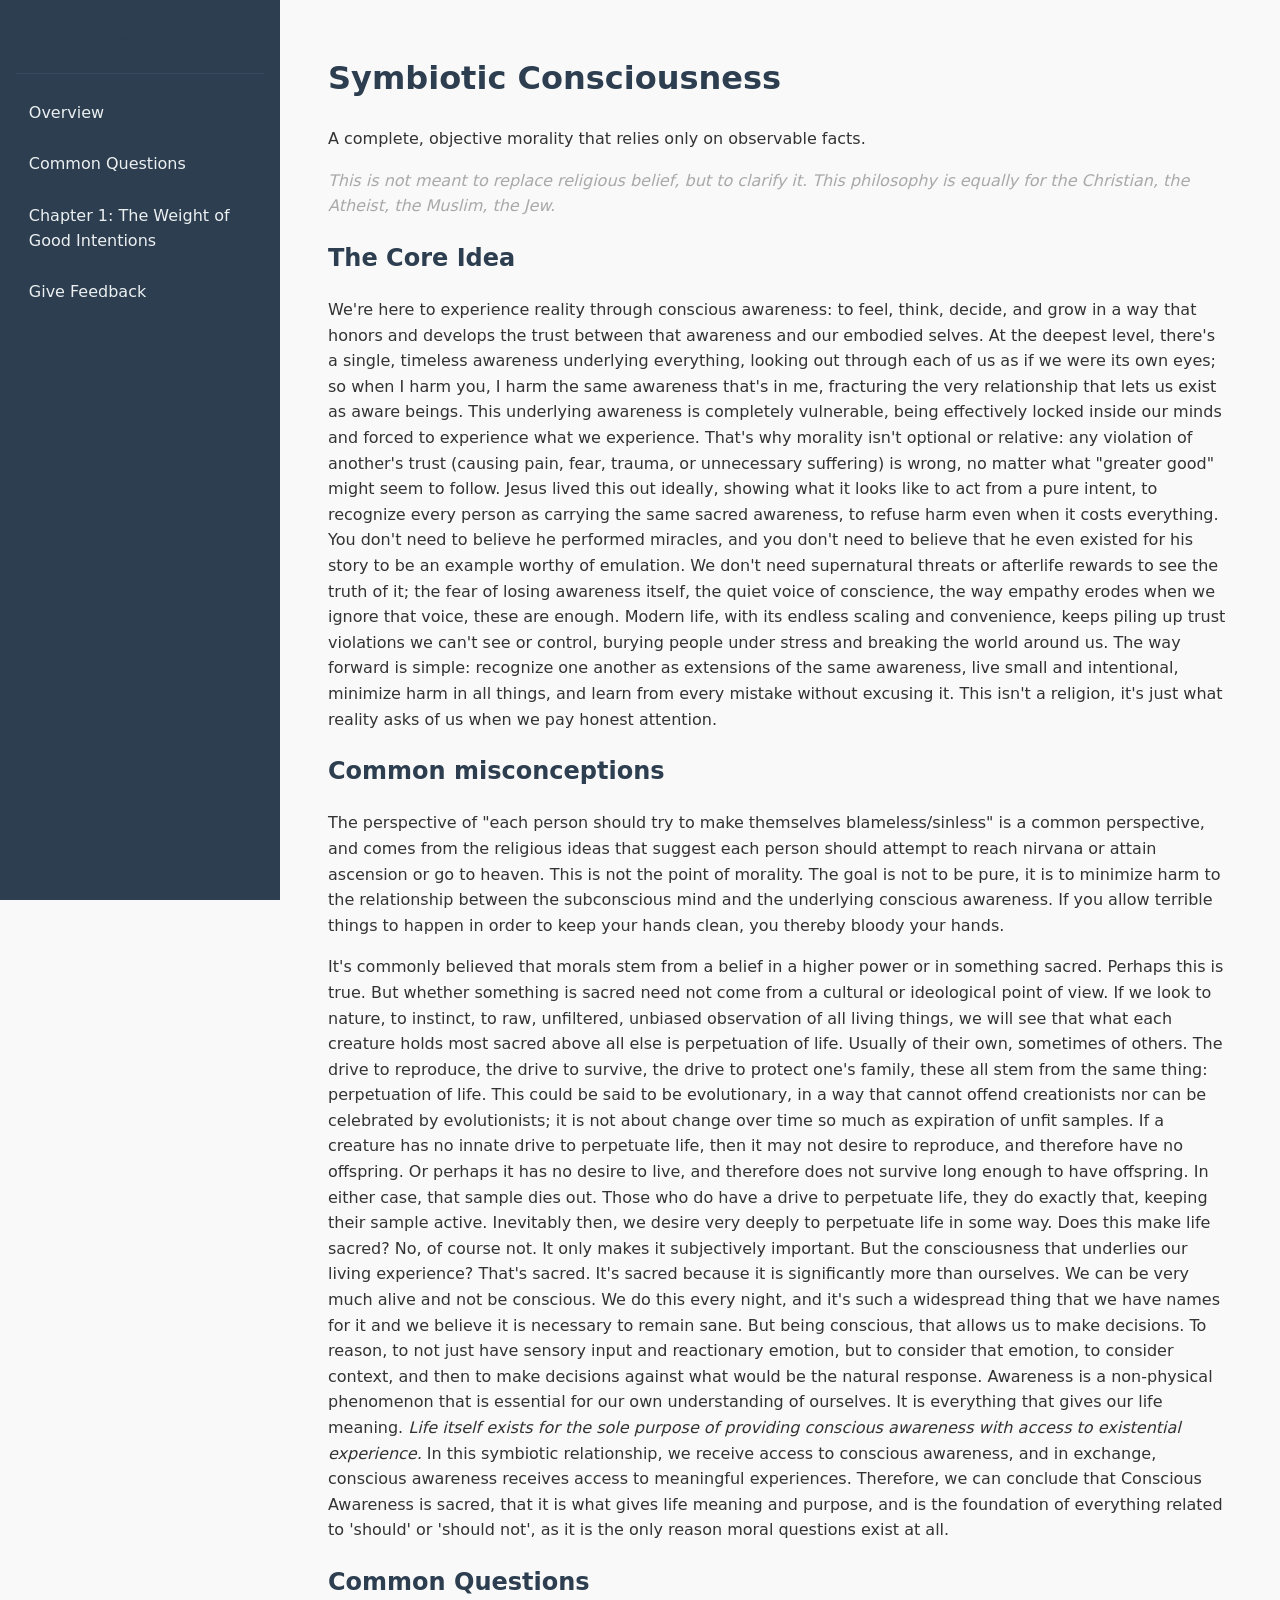
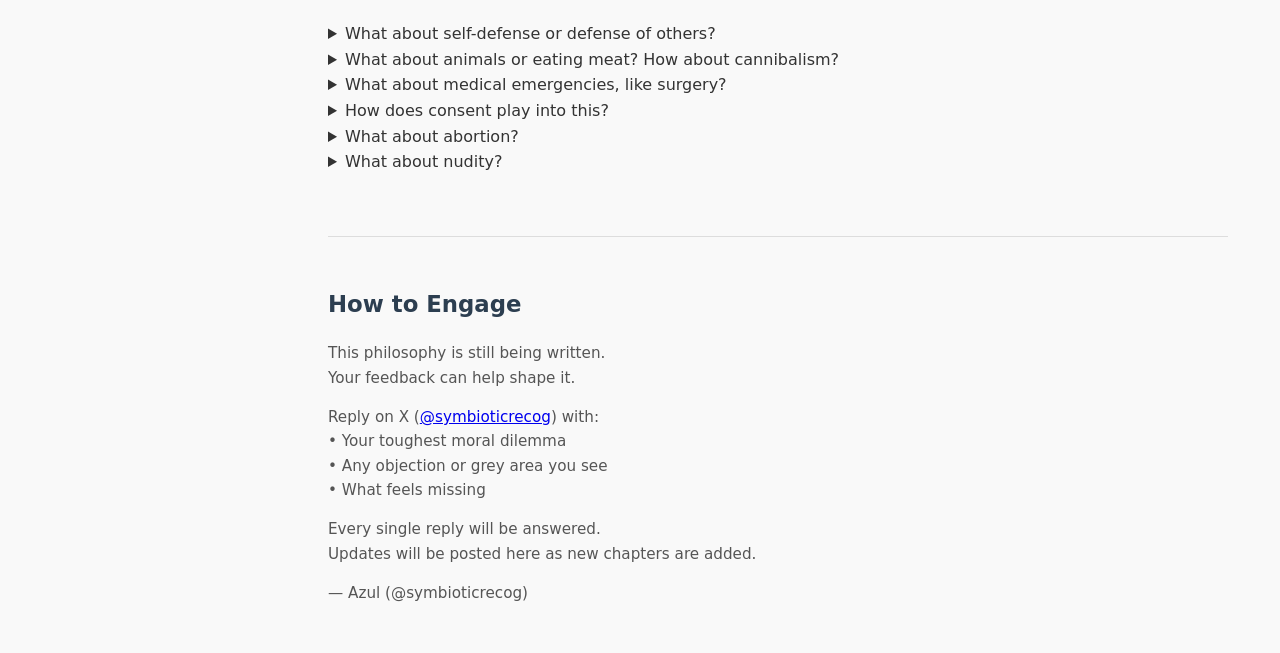
==== commit d0f555c9: "Update title and description in index.html" ====
--- a/index.html
+++ b/index.html
@@ -27,8 +27,8 @@
     <div class="container" id="top">
     <div id="navbar-placeholder"></div>
     <main>
-        <h1>Symbiotic Recognition</h1>
-        <p>A complete, objective morality that requires no deity, no scripture, and no grey area.</p>
+        <h1>Symbiotic Consciousness</h1>
+        <p>A complete, objective morality that relies only on observable facts.</p>
         <p style="font-style: italic; color: darkgray; ">This is not meant to replace religious belief, but to clarify it. This philosophy is equally for the Christian, the Atheist, the Muslim, the Jew.</p>
 
         <h2>The Core Idea</h2>
--- a/style.css
+++ b/style.css
@@ -0,0 +1,85 @@
+body {
+      margin: 0;
+      font-family: system-ui, -apple-system, sans-serif;
+      line-height: 1.6;
+      color: #333;
+      background: #f9f9f9;
+    }
+    .container {
+      display: flex;
+      min-height: 100vh;
+    }
+    /* Sidebar */
+    nav.sidebar {
+      width: 280px;
+      background: #2c3e50;
+      color: white;
+      position: fixed;
+      height: 100%;
+      overflow-y: auto;
+      padding: 1.5rem 1rem;
+      box-sizing: border-box;
+    }
+    nav.sidebar h2 {
+      margin-top: 0;
+      font-size: 1.4rem;
+      border-bottom: 1px solid #34495e;
+      padding-bottom: 0.8rem;
+    }
+    nav.sidebar ul {
+      list-style: none;
+      padding: 0;
+      margin: 1rem 0 0;
+    }
+    nav.sidebar li {
+      margin: 0.6rem 0;
+    }
+    nav.sidebar a {
+      color: #ecf0f1;
+      text-decoration: none;
+      display: block;
+      padding: 0.5rem 0.8rem;
+      border-radius: 4px;
+      transition: background 0.2s;
+    }
+    nav.sidebar a:hover,
+    nav.sidebar a.active {
+      background: #34495e;
+    }
+    /* Main content */
+    main {
+      margin-left: 280px;
+      padding: 2rem 3rem;
+      max-width: 900px;
+    }
+    h1, h2, h3 {
+      color: #2c3e50;
+    }
+    section {
+      margin-bottom: 3rem;
+    }
+
+    /* Responsive: collapse sidebar on small screens */
+    @media (max-width: 900px) {
+      nav.sidebar {
+        width: 100%;
+        height: auto;
+        position: relative;
+        padding: 1rem;
+      }
+      main {
+        margin-left: 0;
+        padding: 1.5rem;
+      }
+      .container {
+        flex-direction: column;
+      }
+    }
+        
+    .footer {
+        margin-top: 4em;
+        padding-top: 2em;
+        border-top: 1px solid #ddd;
+        font-size: 0.95rem;
+        color: #555;
+    }
